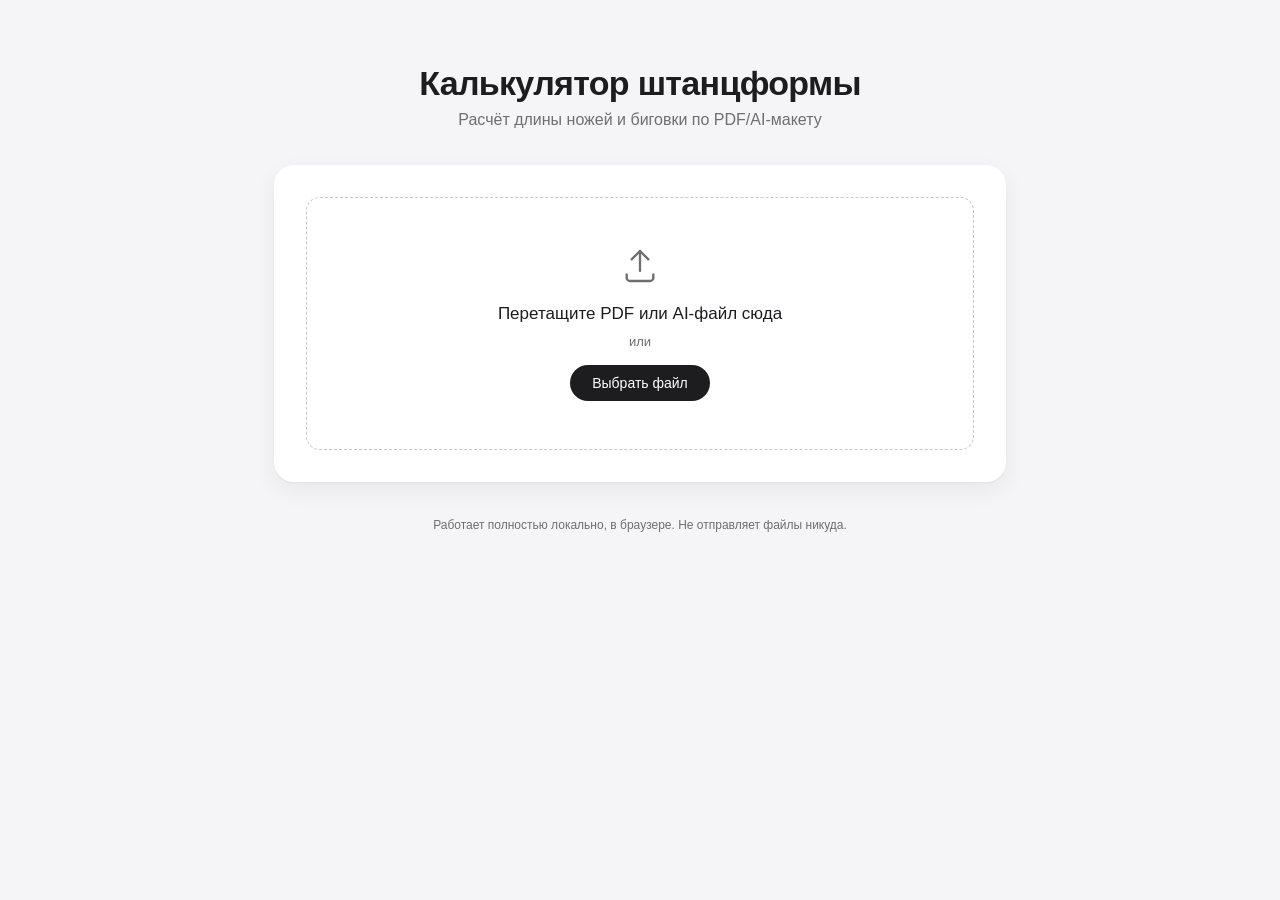
==== index.html @ 94bc24d1 "Первая загрузка рабочего проекта" ====
<!DOCTYPE html>
<html lang="ru">
<head>
<meta charset="UTF-8">
<meta name="viewport" content="width=device-width, initial-scale=1.0">
<title>Калькулятор длины ножей штанцформы</title>
<link rel="stylesheet" href="style.css?v=1">
</head>
<body>

<div class="page">

  <header class="header">
    <h1>Калькулятор штанцформы</h1>
    <p class="subtitle">Расчёт длины ножей и биговки по PDF/AI-макету</p>
  </header>

  <main class="main">

    <section class="card">
      <div id="dropzone" class="dropzone">
        <input type="file" id="fileInput" accept=".pdf,.ai" hidden>
        <div class="dropzone-icon">
          <svg width="40" height="40" viewBox="0 0 24 24" fill="none" stroke="currentColor" stroke-width="1.4" stroke-linecap="round" stroke-linejoin="round">
            <path d="M12 3v12"></path>
            <path d="M7 8l5-5 5 5"></path>
            <path d="M4 17v2a2 2 0 0 0 2 2h12a2 2 0 0 0 2-2v-2"></path>
          </svg>
        </div>
        <p class="dropzone-text">Перетащите PDF или AI‑файл сюда</p>
        <p class="dropzone-subtext">или</p>
        <button type="button" id="browseBtn" class="btn btn-secondary">Выбрать файл</button>
      </div>

      <div id="fileInfo" class="file-info hidden">
        <div class="file-info-row">
          <div class="file-meta">
            <span id="fileName" class="file-name">—</span>
            <span id="fileMeta" class="file-meta-text">—</span>
          </div>
          <button type="button" id="resetBtn" class="btn btn-text">Заменить файл</button>
        </div>
      </div>

      <div id="progress" class="progress hidden">
        <div class="spinner"></div>
        <span id="progressText">Обработка файла…</span>
      </div>

      <div id="errorBox" class="error-box hidden"></div>
      <div id="noticeBox" class="notice-box hidden"></div>
    </section>

    <section id="resultsSection" class="results-section hidden">
      <div id="pagesBreakdown" class="pages-breakdown"></div>
    </section>

  </main>

  <footer class="footer">
    <p>Работает полностью локально, в браузере. Не отправляет файлы никуда.</p>
  </footer>

</div>

<script src="lib/pdf.min.js"></script>
<script src="app.js?v=3"></script>
</body>
</html>
---- style.css ----
:root {
  --bg: #f5f5f7;
  --surface: #ffffff;
  --text: #1d1d1f;
  --text-secondary: #6e6e73;
  --border: #e5e5e7;
  --accent: #0071e3;
  --accent-hover: #0077ed;
  --accent-active: #005bb8;
  --red: #d63438;
  --green: #1a9850;
  --error-bg: #fdecec;
  --error-text: #b3261e;
  --notice-bg: #fff8e6;
  --notice-text: #8a6d1a;
  --radius-lg: 20px;
  --radius-md: 14px;
  --radius-sm: 10px;
  --shadow: 0 1px 2px rgba(0,0,0,0.04), 0 8px 24px rgba(0,0,0,0.06);
  --shadow-sm: 0 1px 3px rgba(0,0,0,0.06);
  font-synthesis: none;
}

* {
  box-sizing: border-box;
}

html, body {
  height: 100%;
}

body {
  margin: 0;
  background: var(--bg);
  color: var(--text);
  font-family: -apple-system, BlinkMacSystemFont, "Segoe UI", "Inter", "Helvetica Neue", Arial, sans-serif;
  -webkit-font-smoothing: antialiased;
  text-rendering: optimizeLegibility;
}

.page {
  max-width: 780px;
  margin: 0 auto;
  padding: 64px 24px 48px;
  display: flex;
  flex-direction: column;
  gap: 28px;
}

.header {
  text-align: center;
  margin-bottom: 8px;
}

.header h1 {
  font-size: 34px;
  font-weight: 600;
  letter-spacing: -0.02em;
  margin: 0 0 8px;
}

.subtitle {
  font-size: 16px;
  color: var(--text-secondary);
  margin: 0;
  font-weight: 400;
}

.main {
  display: flex;
  flex-direction: column;
  gap: 20px;
}

.card {
  background: var(--surface);
  border-radius: var(--radius-lg);
  box-shadow: var(--shadow);
  padding: 32px;
}

/* Dropzone */

.dropzone {
  border: 1.5px dashed #c7c7cc;
  border-radius: var(--radius-md);
  padding: 48px 24px;
  display: flex;
  flex-direction: column;
  align-items: center;
  gap: 10px;
  text-align: center;
  cursor: pointer;
  transition: border-color 0.2s ease, background-color 0.2s ease, transform 0.15s ease;
}

.dropzone:hover {
  border-color: var(--accent);
  background: #f8fbff;
}

.dropzone.dragover {
  border-color: var(--accent);
  background: #eef6ff;
  transform: scale(1.005);
}

.dropzone-icon {
  color: var(--text-secondary);
  margin-bottom: 4px;
}

.dropzone-text {
  font-size: 17px;
  font-weight: 500;
  margin: 0;
  color: var(--text);
}

.dropzone-subtext {
  font-size: 13px;
  color: var(--text-secondary);
  margin: 0 0 6px;
}

/* Buttons */

.btn {
  font-family: inherit;
  font-size: 14px;
  font-weight: 500;
  border-radius: 980px;
  border: none;
  cursor: pointer;
  transition: background-color 0.2s ease, color 0.2s ease, transform 0.1s ease, opacity 0.2s ease;
  padding: 10px 22px;
}

.btn:active {
  transform: scale(0.97);
}

.btn-primary {
  background: var(--accent);
  color: #fff;
}

.btn-primary:hover {
  background: var(--accent-hover);
}

.btn-primary:active {
  background: var(--accent-active);
}

.btn-secondary {
  background: var(--text);
  color: #fff;
}

.btn-secondary:hover {
  background: #333336;
}

.btn-text {
  background: transparent;
  color: var(--accent);
  padding: 6px 10px;
}

.btn-text:hover {
  background: #f0f6ff;
}

.btn:disabled {
  opacity: 0.5;
  cursor: not-allowed;
}

/* File info */

.file-info {
  margin-top: 20px;
  padding-top: 20px;
  border-top: 1px solid var(--border);
}

.file-info-row {
  display: flex;
  align-items: center;
  justify-content: space-between;
  gap: 16px;
}

.file-meta {
  display: flex;
  flex-direction: column;
  gap: 2px;
  min-width: 0;
}

.file-name {
  font-size: 15px;
  font-weight: 600;
  white-space: nowrap;
  overflow: hidden;
  text-overflow: ellipsis;
}

.file-meta-text {
  font-size: 13px;
  color: var(--text-secondary);
}

/* Progress */

.progress {
  margin-top: 20px;
  display: flex;
  align-items: center;
  gap: 12px;
  color: var(--text-secondary);
  font-size: 14px;
}

.spinner {
  width: 18px;
  height: 18px;
  border-radius: 50%;
  border: 2px solid #d9d9de;
  border-top-color: var(--accent);
  animation: spin 0.8s linear infinite;
}

@keyframes spin {
  to { transform: rotate(360deg); }
}

/* Error / notice */

.error-box {
  margin-top: 20px;
  background: var(--error-bg);
  color: var(--error-text);
  border-radius: var(--radius-sm);
  padding: 14px 16px;
  font-size: 14px;
  line-height: 1.5;
}

.notice-box {
  margin-top: 20px;
  background: var(--notice-bg);
  color: var(--notice-text);
  border-radius: var(--radius-sm);
  padding: 14px 16px;
  font-size: 14px;
  line-height: 1.5;
}

.hidden {
  display: none !important;
}

/* Price row */

.results-file-title {
  font-size: 20px;
  font-weight: 600;
  letter-spacing: -0.01em;
  color: var(--text);
  margin: 0 0 24px;
  word-break: break-word;
}

.price-row {
  display: flex;
  align-items: center;
  justify-content: space-between;
  gap: 20px;
  margin-bottom: 28px;
  flex-wrap: wrap;
}

.price-label {
  font-size: 15px;
  font-weight: 500;
  color: var(--text);
}

.price-input-wrap {
  display: flex;
  align-items: center;
  gap: 8px;
  background: var(--bg);
  border: 1px solid var(--border);
  border-radius: var(--radius-sm);
  padding: 8px 14px;
  transition: border-color 0.2s ease, box-shadow 0.2s ease;
}

.price-input-wrap:focus-within {
  border-color: var(--accent);
  box-shadow: 0 0 0 3px rgba(0,113,227,0.12);
}

.price-input {
  font-family: inherit;
  font-size: 16px;
  font-weight: 500;
  border: none;
  background: transparent;
  width: 110px;
  text-align: right;
  color: var(--text);
  outline: none;
}

.price-unit {
  color: var(--text-secondary);
  font-size: 14px;
}

/* Summary grid */

.summary-grid {
  display: grid;
  grid-template-columns: repeat(3, 1fr);
  gap: 14px;
  margin-bottom: 24px;
}

.summary-tile {
  background: var(--bg);
  border-radius: var(--radius-md);
  padding: 20px 18px;
  display: flex;
  flex-direction: column;
  gap: 4px;
}

.summary-label {
  display: flex;
  align-items: center;
  gap: 6px;
  font-size: 13px;
  color: var(--text-secondary);
  font-weight: 500;
}

.dot {
  display: inline-block;
  width: 8px;
  height: 8px;
  border-radius: 50%;
  flex: 0 0 auto;
}

.dot-red { background: var(--red); }
.dot-green { background: var(--green); }

.summary-value {
  font-size: 28px;
  font-weight: 300;
  letter-spacing: -0.01em;
  color: var(--text);
}

.summary-unit {
  font-size: 12px;
  color: var(--text-secondary);
}

/* Cost hero */

.cost-hero {
  background: #242428;
  border-radius: var(--radius-md);
  padding: 32px;
  display: flex;
  flex-direction: column;
  align-items: center;
  gap: 8px;
  text-align: center;
  margin-bottom: 28px;
}

.cost-label {
  font-size: 14px;
  color: rgba(255,255,255,0.65);
  font-weight: 500;
  letter-spacing: 0.02em;
  text-transform: uppercase;
}

.cost-label-asterisk {
  font-size: 10px;
  color: rgba(255,255,255,0.55);
  margin-left: 1px;
}

.cost-value {
  font-size: 48px;
  font-weight: 300;
  color: #fff;
  letter-spacing: -0.02em;
}

.cost-unit {
  font-size: 22px;
  color: rgba(255,255,255,0.75);
  font-weight: 400;
}

.cost-footnote {
  font-size: 11px;
  color: #b0b0b6;
  text-align: center;
  margin: -20px 0 28px;
  line-height: 1.5;
}

/* Pages breakdown */

.pages-breakdown {
  display: flex;
  flex-direction: column;
  gap: 20px;
}

.page-card {
  display: flex;
  flex-direction: column;
  align-items: center;
  padding: 18px;
  background: var(--bg);
  border-radius: var(--radius-sm);
  font-size: 14px;
  gap: 10px;
}

.page-preview {
  display: flex;
  align-items: center;
  justify-content: center;
  background: #fff;
  border: 1px solid var(--border);
  border-radius: var(--radius-sm);
  padding: 4px;
}

.page-preview canvas {
  display: block;
  border-radius: 4px;
}

.page-info {
  display: flex;
  flex-direction: column;
  align-items: center;
  gap: 6px;
  text-align: center;
}

.page-row-title {
  font-weight: 600;
  color: var(--text);
}

.page-format {
  font-size: 15px;
  font-weight: 600;
  color: var(--text);
}

.page-row-empty {
  color: var(--text-secondary);
  font-style: italic;
}

.page-area {
  display: flex;
  flex-direction: column;
  align-items: center;
  gap: 2px;
  font-size: 12px;
  color: var(--text-secondary);
}

.page-row-debug {
  font-size: 12px;
  color: #b0b0b5;
}

/* Actions */

.actions-row {
  display: flex;
  align-items: center;
  flex-wrap: wrap;
  gap: 14px;
  margin-top: 24px;
  padding-top: 8px;
  border-top: 1px solid var(--border);
}

.copy-feedback {
  font-size: 13px;
  color: var(--green);
  opacity: 0;
  transition: opacity 0.3s ease;
}

.copy-feedback.show {
  opacity: 1;
}

/* Footer */

.footer {
  text-align: center;
  margin-top: 8px;
}

.footer p {
  font-size: 12px;
  color: var(--text-secondary);
  margin: 0;
}

@media (max-width: 640px) {
  .summary-grid {
    grid-template-columns: 1fr;
  }
  .cost-value {
    font-size: 36px;
  }
}
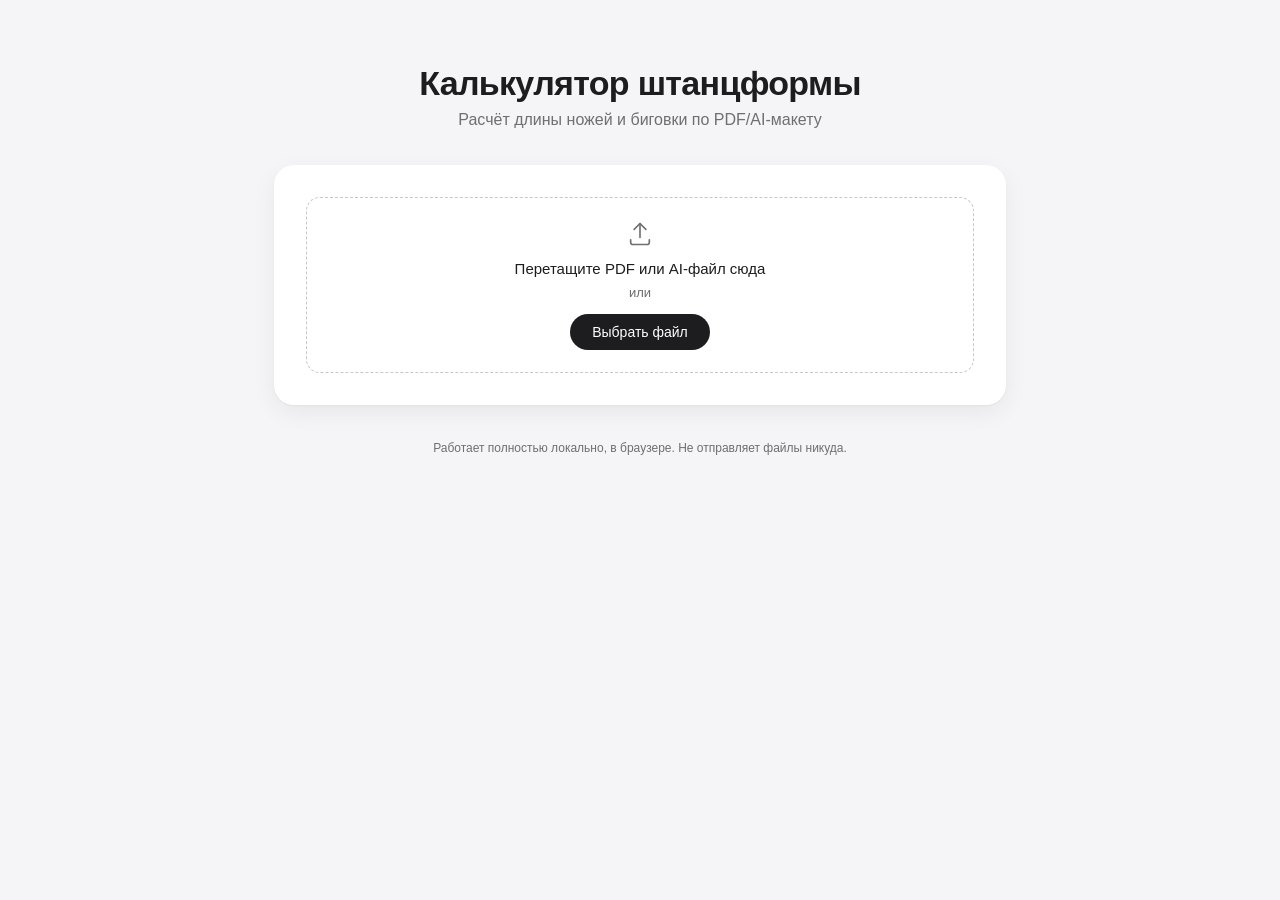
==== commit e124e8ba: "Добавил автоматический поиск слоя с кроем, если такого стоя нет, реализован выбор слоя вручную. Поле" ====
--- a/index.html
+++ b/index.html
@@ -4,7 +4,7 @@
 <meta charset="UTF-8">
 <meta name="viewport" content="width=device-width, initial-scale=1.0">
 <title>Калькулятор длины ножей штанцформы</title>
-<link rel="stylesheet" href="style.css?v=1">
+<link rel="stylesheet" href="style.css?v=2">
 </head>
 <body>
 
@@ -33,12 +33,14 @@
       </div>
 
       <div id="fileInfo" class="file-info hidden">
-        <div class="file-info-row">
-          <div class="file-meta">
-            <span id="fileName" class="file-name">—</span>
-            <span id="fileMeta" class="file-meta-text">—</span>
-          </div>
-          <button type="button" id="resetBtn" class="btn btn-text">Заменить файл</button>
+        <span id="fileMeta" class="file-meta-text">—</span>
+      </div>
+
+      <div id="layerPicker" class="layer-picker hidden">
+        <p class="layer-picker-text">Не удалось автоматически найти слой с кроем. Выберите его вручную:</p>
+        <div class="layer-picker-row">
+          <select id="layerSelect" class="layer-select"></select>
+          <button type="button" id="layerConfirmBtn" class="btn btn-primary">Продолжить</button>
         </div>
       </div>
 
@@ -64,6 +66,6 @@
 </div>
 
 <script src="lib/pdf.min.js"></script>
-<script src="app.js?v=3"></script>
+<script src="app.js?v=13"></script>
 </body>
 </html>
--- a/style.css
+++ b/style.css
@@ -84,11 +84,11 @@
 .dropzone {
   border: 1.5px dashed #c7c7cc;
   border-radius: var(--radius-md);
-  padding: 48px 24px;
-  display: flex;
-  flex-direction: column;
-  align-items: center;
-  gap: 10px;
+  padding: 22px 24px;
+  display: flex;
+  flex-direction: column;
+  align-items: center;
+  gap: 8px;
   text-align: center;
   cursor: pointer;
   transition: border-color 0.2s ease, background-color 0.2s ease, transform 0.15s ease;
@@ -107,11 +107,15 @@
 
 .dropzone-icon {
   color: var(--text-secondary);
-  margin-bottom: 4px;
+}
+
+.dropzone-icon svg {
+  width: 28px;
+  height: 28px;
 }
 
 .dropzone-text {
-  font-size: 17px;
+  font-size: 15px;
   font-weight: 500;
   margin: 0;
   color: var(--text);
@@ -180,36 +184,57 @@
 /* File info */
 
 .file-info {
+  margin-top: 14px;
+  padding-top: 14px;
+  border-top: 1px solid var(--border);
+  text-align: center;
+}
+
+.file-meta-text {
+  font-size: 13px;
+  color: var(--text-secondary);
+}
+
+/* Layer picker */
+
+.layer-picker {
   margin-top: 20px;
   padding-top: 20px;
   border-top: 1px solid var(--border);
 }
 
-.file-info-row {
-  display: flex;
-  align-items: center;
-  justify-content: space-between;
-  gap: 16px;
-}
-
-.file-meta {
-  display: flex;
-  flex-direction: column;
-  gap: 2px;
-  min-width: 0;
-}
-
-.file-name {
-  font-size: 15px;
-  font-weight: 600;
-  white-space: nowrap;
-  overflow: hidden;
-  text-overflow: ellipsis;
-}
-
-.file-meta-text {
-  font-size: 13px;
-  color: var(--text-secondary);
+.layer-picker-text {
+  font-size: 14px;
+  color: var(--text);
+  margin: 0 0 12px;
+}
+
+.layer-picker-row {
+  display: flex;
+  align-items: center;
+  gap: 12px;
+  flex-wrap: wrap;
+}
+
+.layer-select {
+  font-family: inherit;
+  font-size: 14px;
+  color: var(--text);
+  background: var(--bg);
+  border: 1px solid var(--border);
+  border-radius: var(--radius-sm);
+  padding: 9px 14px;
+  flex: 1 1 200px;
+  min-width: 160px;
+}
+
+/* Detection label */
+
+.detection-label {
+  font-size: 12px;
+  color: var(--text-secondary);
+  margin: 0 0 20px;
+  text-align: center;
 }
 
 /* Progress */
@@ -271,6 +296,10 @@
   color: var(--text);
   margin: 0 0 24px;
   word-break: break-word;
+}
+
+.results-file-title:has(+ .detection-label) {
+  margin-bottom: 2px;
 }
 
 .price-row {
@@ -333,10 +362,10 @@
 .summary-tile {
   background: var(--bg);
   border-radius: var(--radius-md);
-  padding: 20px 18px;
-  display: flex;
-  flex-direction: column;
-  gap: 4px;
+  padding: 13px 18px;
+  display: flex;
+  flex-direction: column;
+  gap: 2px;
 }
 
 .summary-label {
@@ -360,7 +389,7 @@
 .dot-green { background: var(--green); }
 
 .summary-value {
-  font-size: 28px;
+  font-size: 23px;
   font-weight: 300;
   letter-spacing: -0.01em;
   color: var(--text);
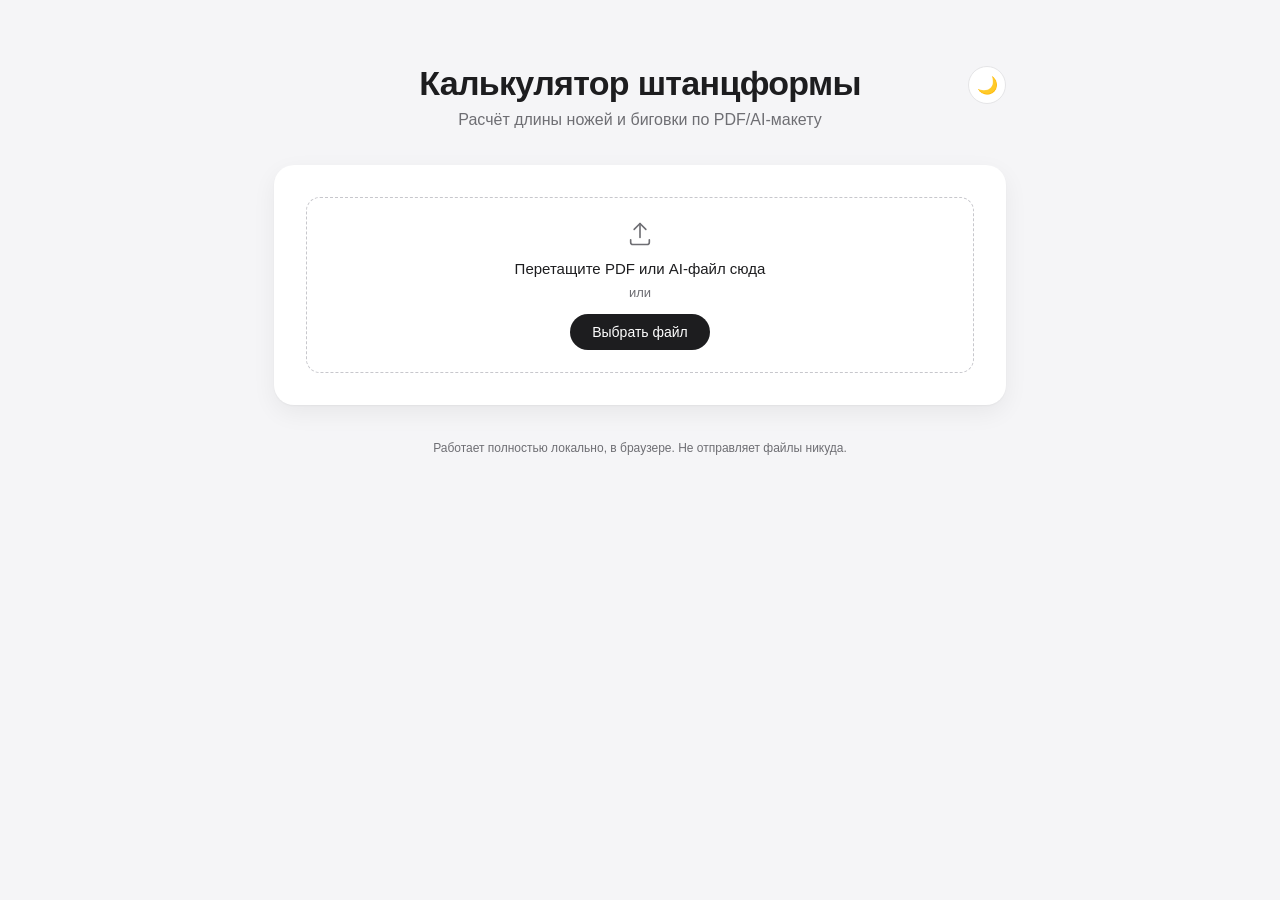
==== commit 7187fff6: "Добавил тёмную тему в просчёт штанцев. Доработки в просчёте красок" ====
--- a/index.html
+++ b/index.html
@@ -4,13 +4,26 @@
 <meta charset="UTF-8">
 <meta name="viewport" content="width=device-width, initial-scale=1.0">
 <title>Калькулятор длины ножей штанцформы</title>
-<link rel="stylesheet" href="style.css?v=2">
+<link rel="icon" type="image/svg+xml" href="favicon.svg">
+<link rel="stylesheet" href="style.css?v=4">
+<script>
+// Тема ставится здесь, до отрисовки body, — иначе страница на долю секунды
+// мигнёт светлой и только потом переключится в сохранённую тёмную.
+(function () {
+  var saved = localStorage.getItem('shtanzTheme');
+  var dark = saved ? saved === 'dark' : matchMedia('(prefers-color-scheme: dark)').matches;
+  if (dark) document.documentElement.dataset.theme = 'dark';
+})();
+</script>
 </head>
 <body>
 
 <div class="page">
 
   <header class="header">
+    <button type="button" id="themeToggle" class="theme-toggle" title="Тёмная тема" aria-label="Переключить тёмную тему">
+      <span class="theme-toggle-icon"></span>
+    </button>
     <h1>Калькулятор штанцформы</h1>
     <p class="subtitle">Расчёт длины ножей и биговки по PDF/AI-макету</p>
   </header>
@@ -66,6 +79,6 @@
 </div>
 
 <script src="lib/pdf.min.js"></script>
-<script src="app.js?v=13"></script>
+<script src="app.js?v=19"></script>
 </body>
 </html>
--- a/style.css
+++ b/style.css
@@ -1,6 +1,16 @@
 :root {
   --bg: #f5f5f7;
   --surface: #ffffff;
+  --surface-2: #e8e8ed;
+  --surface-2-hover: #dcdce1;
+  --dropzone-border: #c7c7cc;
+  --dropzone-hover-bg: #f8fbff;
+  --dropzone-dragover-bg: #eef6ff;
+  --accent-tint-bg: #f0f6ff;
+  --btn-secondary-bg: #1d1d1f;
+  --btn-secondary-text: #ffffff;
+  --btn-secondary-hover-bg: #333336;
+  --cost-hero-bg: #242428;
   --text: #1d1d1f;
   --text-secondary: #6e6e73;
   --border: #e5e5e7;
@@ -21,6 +31,41 @@
   font-synthesis: none;
 }
 
+/* Тёмная тема: переключатель ставит атрибут на <html>, чтобы сработать
+   раньше первой отрисовки и не мигнуть светлым при загрузке (см. inline-скрипт
+   в <head>). Белый лист превью (.page-preview) и тёмная плашка стоимости
+   (--cost-hero-bg) не подстраиваются под яркую светлую тему — это то же самое
+   решение, что и в ink-coverage.html: бумага и акцентная панель остаются
+   собой в обеих темах, это не фон интерфейса. */
+:root[data-theme="dark"] {
+  --bg: #1c1c1e;
+  --surface: #2c2c2e;
+  --surface-2: #3a3a3c;
+  --surface-2-hover: #48484a;
+  --dropzone-border: #48484a;
+  --dropzone-hover-bg: rgba(10,132,255,.12);
+  --dropzone-dragover-bg: rgba(10,132,255,.18);
+  --accent-tint-bg: rgba(10,132,255,.16);
+  --btn-secondary-bg: #e8e8ea;
+  --btn-secondary-text: #1d1d1f;
+  --btn-secondary-hover-bg: #d4d4d6;
+  --cost-hero-bg: #151517;
+  --text: #f2f2f3;
+  --text-secondary: #98989d;
+  --border: #3d3d40;
+  --accent: #0a84ff;
+  --accent-hover: #379eff;
+  --accent-active: #0a6fd6;
+  --red: #ff6b64;
+  --green: #30c46a;
+  --error-bg: #3a2323;
+  --error-text: #ff6b6b;
+  --notice-bg: #3a331c;
+  --notice-text: #e0c476;
+  --shadow: 0 1px 2px rgba(0,0,0,0.3), 0 8px 24px rgba(0,0,0,0.4);
+  --shadow-sm: 0 1px 3px rgba(0,0,0,0.3);
+}
+
 * {
   box-sizing: border-box;
 }
@@ -50,6 +95,39 @@
 .header {
   text-align: center;
   margin-bottom: 8px;
+  position: relative;
+}
+
+.theme-toggle {
+  position: absolute;
+  top: 2px;
+  right: 0;
+  width: 38px;
+  height: 38px;
+  border-radius: 50%;
+  border: 1px solid var(--border);
+  background: var(--surface);
+  cursor: pointer;
+  display: flex;
+  align-items: center;
+  justify-content: center;
+  font-size: 17px;
+  line-height: 1;
+  transition: background-color 0.15s ease, border-color 0.15s ease;
+}
+
+.theme-toggle:hover {
+  background: var(--surface-2);
+}
+
+/* Пиктограмма — луна или солнце — показывает, какая тема ВКЛЮЧИТСЯ после
+   клика, а не текущую: это подсказка действия, а не индикатор состояния. */
+.theme-toggle-icon::before {
+  content: '🌙';
+}
+
+:root[data-theme="dark"] .theme-toggle-icon::before {
+  content: '☀️';
 }
 
 .header h1 {
@@ -82,7 +160,7 @@
 /* Dropzone */
 
 .dropzone {
-  border: 1.5px dashed #c7c7cc;
+  border: 1.5px dashed var(--dropzone-border);
   border-radius: var(--radius-md);
   padding: 22px 24px;
   display: flex;
@@ -96,12 +174,12 @@
 
 .dropzone:hover {
   border-color: var(--accent);
-  background: #f8fbff;
+  background: var(--dropzone-hover-bg);
 }
 
 .dropzone.dragover {
   border-color: var(--accent);
-  background: #eef6ff;
+  background: var(--dropzone-dragover-bg);
   transform: scale(1.005);
 }
 
@@ -158,12 +236,12 @@
 }
 
 .btn-secondary {
-  background: var(--text);
-  color: #fff;
+  background: var(--btn-secondary-bg);
+  color: var(--btn-secondary-text);
 }
 
 .btn-secondary:hover {
-  background: #333336;
+  background: var(--btn-secondary-hover-bg);
 }
 
 .btn-text {
@@ -173,7 +251,7 @@
 }
 
 .btn-text:hover {
-  background: #f0f6ff;
+  background: var(--accent-tint-bg);
 }
 
 .btn:disabled {
@@ -252,7 +330,7 @@
   width: 18px;
   height: 18px;
   border-radius: 50%;
-  border: 2px solid #d9d9de;
+  border: 2px solid var(--border);
   border-top-color: var(--accent);
   animation: spin 0.8s linear infinite;
 }
@@ -300,6 +378,30 @@
 
 .results-file-title:has(+ .detection-label) {
   margin-bottom: 2px;
+}
+
+/* Page badge — which page of a multi-page file this block covers.
+   Absolutely positioned so it stays out of the title/detection-label flow. */
+
+.page-report-card {
+  position: relative;
+}
+
+.page-badge {
+  position: absolute;
+  top: 30px;
+  right: 32px;
+  background: var(--surface-2);
+  color: var(--text-secondary);
+  font-size: 12px;
+  font-weight: 500;
+  border-radius: 980px;
+  padding: 4px 12px;
+  white-space: nowrap;
+}
+
+.page-report-card:has(.page-badge) .results-file-title {
+  padding-right: 110px;
 }
 
 .price-row {
@@ -403,13 +505,13 @@
 /* Cost hero */
 
 .cost-hero {
-  background: #242428;
+  background: var(--cost-hero-bg);
   border-radius: var(--radius-md);
-  padding: 32px;
-  display: flex;
-  flex-direction: column;
-  align-items: center;
-  gap: 8px;
+  padding: 22px 32px;
+  display: flex;
+  flex-direction: column;
+  align-items: center;
+  gap: 6px;
   text-align: center;
   margin-bottom: 28px;
 }
@@ -429,14 +531,14 @@
 }
 
 .cost-value {
-  font-size: 48px;
+  font-size: 40px;
   font-weight: 300;
   color: #fff;
   letter-spacing: -0.02em;
 }
 
 .cost-unit {
-  font-size: 22px;
+  font-size: 20px;
   color: rgba(255,255,255,0.75);
   font-weight: 400;
 }
@@ -472,6 +574,8 @@
   display: flex;
   align-items: center;
   justify-content: center;
+  /* Лист бумаги светлый всегда, даже в тёмной теме — это цвет данных
+     (превью самого макета), не UI-хром. */
   background: #fff;
   border: 1px solid var(--border);
   border-radius: var(--radius-sm);
